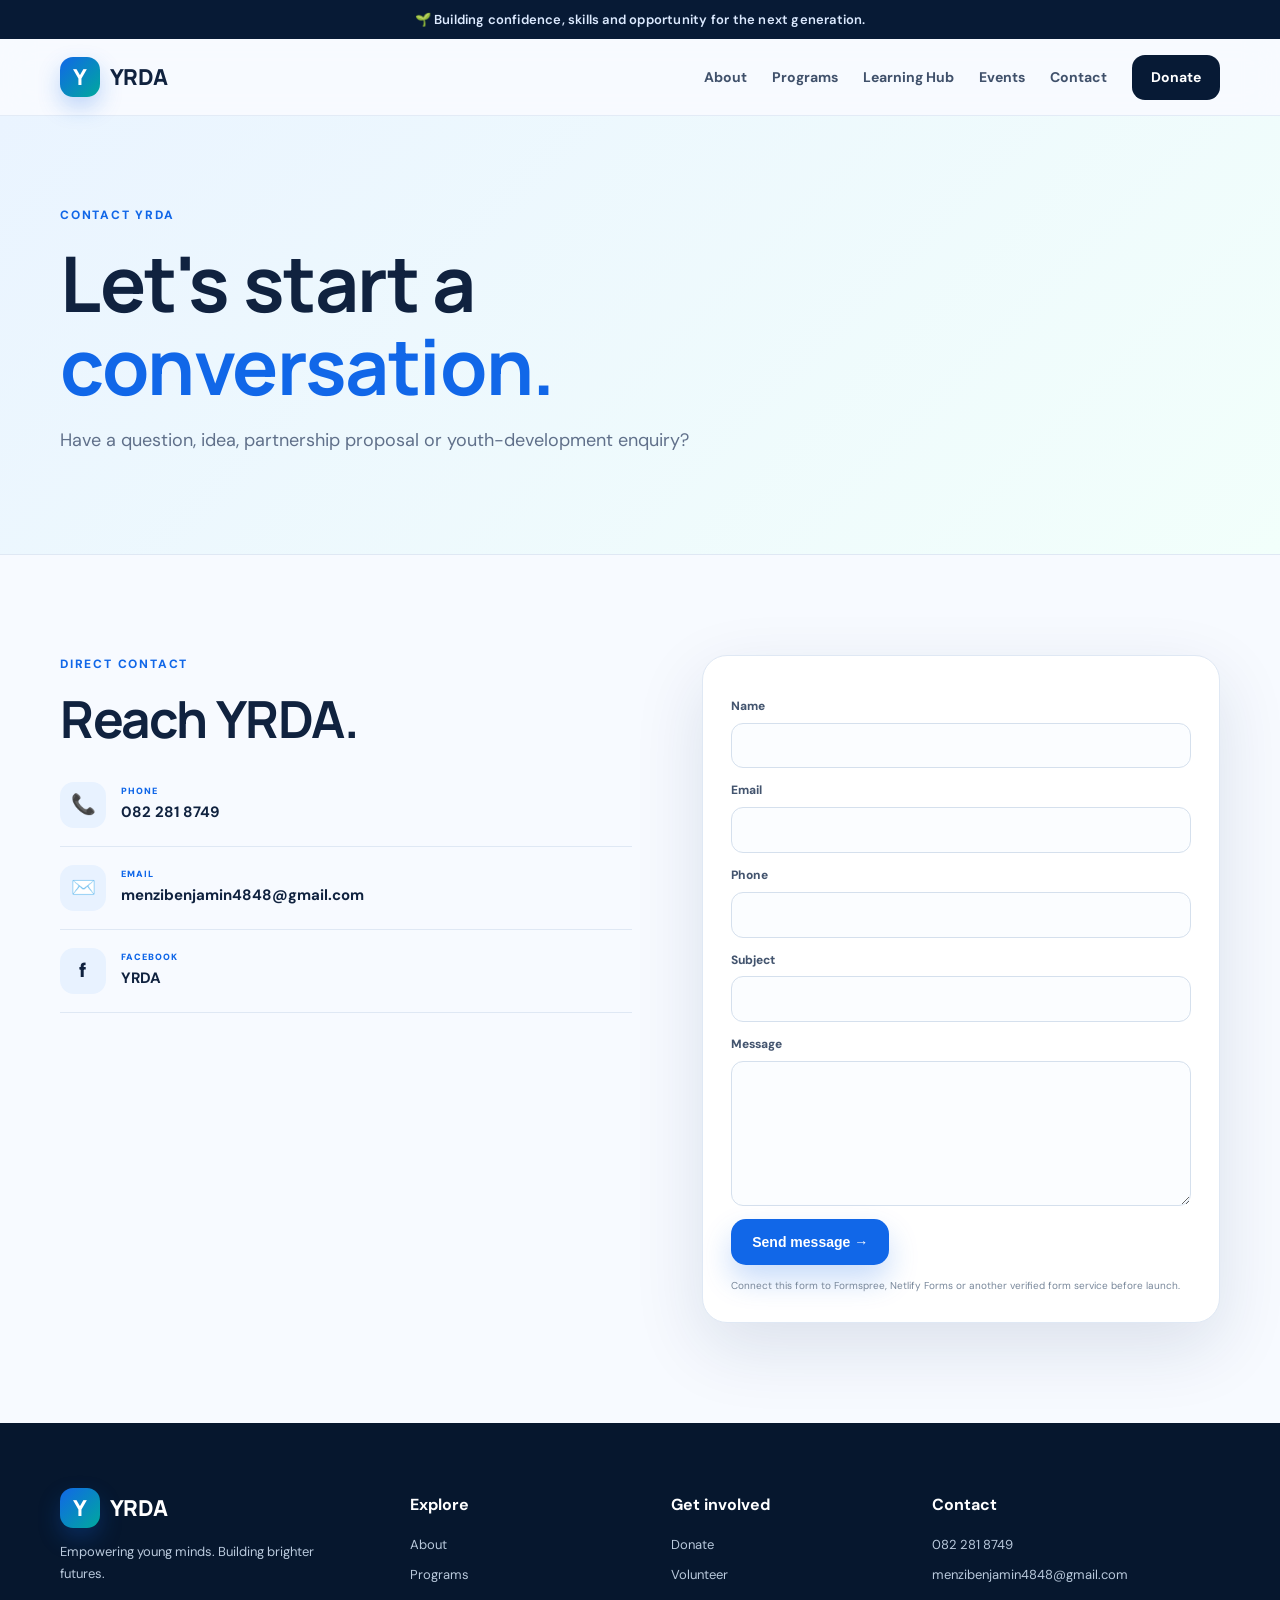
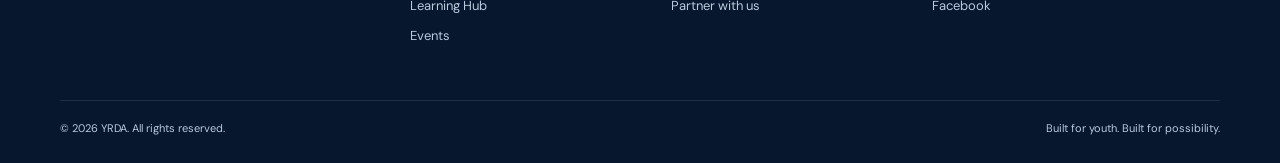
==== contact.html @ 2a2461c3 "Add files via upload" ====
<!DOCTYPE html><html lang="en"><head><meta charset="UTF-8"><meta name="viewport" content="width=device-width, initial-scale=1.0"><meta name="description" content="YRDA youth development organization."><title>Contact | YRDA</title><link rel="preconnect" href="https://fonts.googleapis.com"><link rel="preconnect" href="https://fonts.gstatic.com" crossorigin><link href="https://fonts.googleapis.com/css2?family=DM+Sans:wght@400;500;600;700&family=Manrope:wght@700;800&display=swap" rel="stylesheet"><link rel="stylesheet" href="style.css"></head><body><div class="announcement">🌱 Building confidence, skills and opportunity for the next generation.</div><header class="nav-wrap"><nav class="nav container"><a class="brand" href="index.html"><span class="brand-mark">Y</span><span>YRDA</span></a><button class="menu-btn" aria-label="Open navigation" aria-expanded="false">☰</button><div class="nav-links"><a href="about.html">About</a><a href="programs.html">Programs</a><a href="learning.html">Learning Hub</a><a href="events.html">Events</a><a href="contact.html">Contact</a><a class="nav-donate" href="donate.html">Donate</a></div></nav></header><main><section class="page-hero"><div class="container"><div class="eyebrow">Contact YRDA</div><h1>Let's start a <em>conversation.</em></h1><p>Have a question, idea, partnership proposal or youth-development enquiry?</p></div></section>
<section class="section"><div class="container contact-grid"><div class="contact-info"><div class="eyebrow">Direct contact</div><h2>Reach YRDA.</h2><a class="contact-item" href="tel:+27822818749"><span>📞</span><div><small>PHONE</small><b>082 281 8749</b></div></a><a class="contact-item" href="mailto:menzibenjamin4848@gmail.com"><span>✉️</span><div><small>EMAIL</small><b>menzibenjamin4848@gmail.com</b></div></a><a class="contact-item" target="_blank" rel="noopener" href="https://www.facebook.com/profile.php?id=100063714684003"><span>f</span><div><small>FACEBOOK</small><b>YRDA</b></div></a></div><form class="form-card" onsubmit="event.preventDefault(); alert('Thank you. Your message is ready for YRDA to connect to a live form/email service.');"><label>Name<input required></label><label>Email<input type="email" required></label><label>Phone<input></label><label>Subject<input></label><label>Message<textarea rows="6" required></textarea></label><button class="btn btn-primary">Send message →</button><small>Connect this form to Formspree, Netlify Forms or another verified form service before launch.</small></form></div></section></main><footer><div class="container footer-grid"><div><a class="brand footer-brand" href="index.html"><span class="brand-mark">Y</span><span>YRDA</span></a><p>Empowering young minds. Building brighter futures.</p></div><div><h4>Explore</h4><a href="about.html">About</a><a href="programs.html">Programs</a><a href="learning.html">Learning Hub</a><a href="events.html">Events</a></div><div><h4>Get involved</h4><a href="donate.html">Donate</a><a href="volunteer.html">Volunteer</a><a href="partner.html">Partner with us</a></div><div><h4>Contact</h4><a href="tel:+27822818749">082 281 8749</a><a href="mailto:menzibenjamin4848@gmail.com">menzibenjamin4848@gmail.com</a><a href="https://www.facebook.com/profile.php?id=100063714684003" target="_blank" rel="noopener">Facebook</a></div></div><div class="container footer-bottom"><span>© <span id="year"></span> YRDA. All rights reserved.</span><span>Built for youth. Built for possibility.</span></div></footer><script src="script.js"></script><script>
document.addEventListener("DOMContentLoaded",()=>{const filters=document.querySelectorAll(".filter"), cards=document.querySelectorAll(".lesson"), search=document.getElementById("courseSearch");function apply(){const active=document.querySelector(".filter.active")?.dataset.filter||"all", q=(search?.value||"").toLowerCase();cards.forEach(c=>{const okCat=active==="all"||c.dataset.cat===active;const okText=c.dataset.title.includes(q);c.style.display=okCat&&okText?"grid":"none"})}filters.forEach(f=>f.addEventListener("click",()=>{filters.forEach(x=>x.classList.remove("active"));f.classList.add("active");apply()}));search?.addEventListener("input",apply)});
</script></body></html>
---- style.css ----
:root{
  --navy:#071a35;--blue:#1167e8;--teal:#00a99d;--yellow:#ffd34e;--coral:#ff6d59;
  --ink:#10223f;--muted:#60708a;--paper:#f7faff;--white:#fff;--line:#dfe8f4;
  --shadow:0 24px 70px rgba(14,45,90,.12);--radius:26px
}
*{box-sizing:border-box}html{scroll-behavior:smooth}body{margin:0;font-family:"DM Sans",sans-serif;color:var(--ink);background:var(--paper);line-height:1.65}
img{max-width:100%;display:block}a{color:inherit;text-decoration:none}.container{width:min(1160px,92%);margin:auto}
.announcement{background:var(--navy);color:#dceaff;text-align:center;padding:9px 15px;font-size:13px;font-weight:600;letter-spacing:.2px}
.nav-wrap{position:sticky;top:0;z-index:50;background:rgba(247,250,255,.88);backdrop-filter:blur(16px);border-bottom:1px solid rgba(223,232,244,.8)}
.nav{height:76px;display:flex;align-items:center;justify-content:space-between}.brand{display:flex;align-items:center;gap:10px;font-family:Manrope;font-weight:800;font-size:22px;letter-spacing:-.7px}.brand-mark{width:40px;height:40px;display:grid;place-items:center;border-radius:13px;background:linear-gradient(135deg,var(--blue),var(--teal));color:white;box-shadow:0 10px 22px rgba(17,103,232,.25)}
.nav-links{display:flex;align-items:center;gap:25px;font-size:14px;font-weight:700}.nav-links a:not(.nav-donate){color:#40516b}.nav-links a:hover{color:var(--blue)}.nav-donate{padding:11px 19px;border-radius:13px;background:var(--navy);color:#fff!important}.menu-btn{display:none;border:0;background:none;font-size:27px}
.hero{position:relative;overflow:hidden;min-height:690px;padding:90px 0 60px;background:linear-gradient(145deg,#f8fbff 0%,#eef7ff 60%,#f1fffb 100%)}
.hero-grid{display:grid;grid-template-columns:1.03fr .97fr;align-items:center;gap:60px}.eyebrow{font-size:12px;text-transform:uppercase;letter-spacing:1.8px;color:var(--blue);font-weight:800;margin-bottom:16px}.eyebrow.light{color:#bdeaff}
.pulse{display:inline-block;width:8px;height:8px;border-radius:50%;background:var(--teal);box-shadow:0 0 0 6px rgba(0,169,157,.12);margin-right:8px}
h1,h2,h3{font-family:Manrope;line-height:1.08;margin:0 0 18px;letter-spacing:-1.4px}h1{font-size:clamp(48px,6vw,78px);max-width:720px}h1 em{font-style:normal;color:var(--blue)}h2{font-size:clamp(34px,4vw,52px)}h3{font-size:23px;letter-spacing:-.6px}
.hero-text{font-size:19px;max-width:650px;color:#52637d;margin:0 0 28px}.hero-actions{display:flex;gap:12px;flex-wrap:wrap}.btn{display:inline-flex;align-items:center;justify-content:center;gap:13px;padding:14px 20px;border-radius:15px;font-weight:800;font-size:14px;transition:.25s ease;border:1px solid transparent}.btn:hover{transform:translateY(-3px)}.btn-primary{background:var(--blue);color:#fff;box-shadow:0 15px 30px rgba(17,103,232,.23)}.btn-ghost{border-color:#cbd8e9;background:#fff}.btn-light{background:#fff;color:var(--navy)}.btn-yellow{background:var(--yellow);color:var(--navy)}.btn-outline-light{border-color:rgba(255,255,255,.35);color:#fff}
.hero-trust{display:flex;gap:10px;flex-wrap:wrap;margin-top:28px}.hero-trust span{padding:7px 11px;border-radius:999px;background:#fff;border:1px solid var(--line);font-size:11px;font-weight:800;color:#5d6e86}
.hero-visual{position:relative;min-height:510px}.hero-card{position:absolute;right:0;top:25px;width:min(480px,90%);height:470px;border-radius:34px;overflow:hidden;box-shadow:var(--shadow);transform:rotate(2deg);background:#fff}.hero-card img{width:100%;height:100%;object-fit:cover;filter:saturate(1.05)}.photo-label{position:absolute;left:22px;right:22px;bottom:22px;padding:17px 18px;border-radius:18px;background:rgba(7,26,53,.78);backdrop-filter:blur(10px);color:#fff;display:flex;justify-content:space-between;align-items:center}.photo-label span{color:#cde2ff;font-size:12px}.floating-card{position:absolute;background:#fff;padding:13px 15px;border-radius:18px;box-shadow:0 18px 40px rgba(17,48,90,.16);display:flex;gap:10px;align-items:center;z-index:3}.floating-card .icon{font-size:25px}.floating-card small{display:block;color:#718099;font-size:11px}.fc-one{left:-12px;top:90px}.fc-two{right:-15px;bottom:72px}.hero-orb{position:absolute;border-radius:50%;filter:blur(1px);opacity:.5}.orb-a{width:270px;height:270px;background:#d4f5ff;right:-90px;top:-100px}.orb-b{width:190px;height:190px;background:#dcffe9;left:-100px;bottom:-80px}.scroll-note{position:absolute;bottom:22px;left:50%;transform:translateX(-50%);font-size:9px;font-weight:900;letter-spacing:2px;color:#718099}.scroll-note span{font-size:15px;margin-left:8px}
.section{padding:100px 0}.intro{background:#fff}.split{display:grid;grid-template-columns:.95fr 1.05fr;gap:75px;align-items:center}.section-image{border-radius:30px;overflow:hidden;box-shadow:var(--shadow);transform:rotate(-1.5deg)}.section-image img{width:100%;height:460px;object-fit:cover}.section-copy p{color:var(--muted);font-size:16px}.text-link{font-weight:900;color:var(--blue);display:inline-flex;gap:10px;margin-top:12px}
.programs-section{background:#f2f7fd}.section-heading{display:flex;align-items:end;justify-content:space-between;gap:30px;margin-bottom:35px}.program-grid{display:grid;grid-template-columns:repeat(4,1fr);gap:17px}.program-card{background:#fff;border:1px solid var(--line);padding:26px;border-radius:23px;min-height:280px;transition:.25s;box-shadow:0 8px 25px rgba(20,60,100,.04)}.program-card:hover{transform:translateY(-7px);box-shadow:var(--shadow)}.program-card.accent{background:linear-gradient(145deg,#0d65e5,#00a99d);color:#fff;border:0}.program-card.accent p,.program-card.accent a{color:#e7ffff}.program-icon{font-size:34px;margin-bottom:45px}.program-card p{color:var(--muted);font-size:14px}.program-card a{font-size:13px;font-weight:900;color:var(--blue)}
.mindset{background:var(--navy);color:#fff}.mindset-box{border-radius:32px;background:linear-gradient(135deg,#0b2a55,#073f58);padding:55px;display:grid;grid-template-columns:1fr 1fr;gap:70px;align-items:center;overflow:hidden;position:relative}.mindset-box p{color:#b9cce5;max-width:520px}.mindset-art{height:300px;position:relative;display:grid;place-items:center}.big-y{font-family:Manrope;font-size:260px;line-height:1;color:#0d3a68;text-shadow:0 0 80px rgba(0,169,157,.2)}.tag{position:absolute;background:#fff;color:var(--navy);font-size:12px;font-weight:900;padding:9px 14px;border-radius:999px;box-shadow:0 12px 28px rgba(0,0,0,.15)}.tag-1{top:35px;left:10%}.tag-2{top:110px;right:3%;background:var(--yellow)}.tag-3{bottom:35px;left:7%;background:#8cf2dc}.tag-4{bottom:15px;right:18%;background:#ff9f8e}
.learning-preview{background:#fff}.course-grid{display:grid;grid-template-columns:repeat(3,1fr);gap:18px}.course-card{padding:24px;border:1px solid var(--line);border-radius:22px;background:#f9fbff;display:grid;grid-template-columns:auto 1fr;gap:18px;align-items:start}.course-icon{font-size:30px}.course-card small{font-weight:900;letter-spacing:1.2px;color:var(--blue);font-size:10px}.course-card h3{font-size:19px;margin:5px 0 8px}.course-card p{font-size:13px;color:var(--muted);margin:0}.progress{grid-column:1/-1;height:6px;background:#dfe9f4;border-radius:99px;overflow:hidden}.progress span{height:100%;display:block;background:linear-gradient(90deg,var(--blue),var(--teal));border-radius:99px}
.cta-section{padding-top:0;background:#fff}.cta{background:linear-gradient(110deg,#0b5dd9,#00a99d);color:#fff;border-radius:30px;padding:48px 55px;display:flex;align-items:center;justify-content:space-between;gap:30px}.cta h2{max-width:680px;margin:0}.cta-actions{display:flex;gap:10px;flex-wrap:wrap}
footer{background:#06172e;color:#b9c9dc;padding:65px 0 25px}.footer-grid{display:grid;grid-template-columns:1.4fr 1fr 1fr 1.3fr;gap:40px}.footer-brand{color:#fff}.footer-grid p{max-width:260px;font-size:13px}.footer-grid h4{color:#fff;margin:4px 0 15px}.footer-grid>div>a:not(.brand){display:block;font-size:13px;margin:9px 0}.footer-grid a:hover{color:#fff}.footer-bottom{border-top:1px solid rgba(255,255,255,.1);margin-top:45px;padding-top:18px;display:flex;justify-content:space-between;font-size:11px}
.reveal{opacity:0;transform:translateY(20px);transition:opacity .7s ease,transform .7s ease}.reveal.visible{opacity:1;transform:none}
@media(max-width:900px){.nav-links{display:none;position:absolute;top:76px;left:0;right:0;background:#fff;padding:20px;box-shadow:0 18px 30px rgba(0,0,0,.08);flex-direction:column;align-items:stretch}.nav-links.open{display:flex}.menu-btn{display:block}.hero{padding-top:55px}.hero-grid,.split,.mindset-box{grid-template-columns:1fr}.hero-visual{min-height:470px}.program-grid{grid-template-columns:repeat(2,1fr)}.mindset-art{height:250px}.course-grid{grid-template-columns:1fr}.cta{flex-direction:column;align-items:flex-start}.footer-grid{grid-template-columns:repeat(2,1fr)}}
@media(max-width:600px){h1{font-size:45px}.section{padding:70px 0}.hero{min-height:auto;padding-bottom:75px}.hero-visual{min-height:390px}.hero-card{height:360px}.fc-one{left:-8px;top:35px}.fc-two{right:-5px;bottom:20px}.section-heading{display:block}.section-heading .text-link{margin-top:5px}.program-grid{grid-template-columns:1fr}.program-card{min-height:0}.mindset-box{padding:32px}.big-y{font-size:190px}.footer-grid{grid-template-columns:1fr}.footer-bottom{display:block}.footer-bottom span{display:block;margin:7px 0}}

.page-hero{padding:90px 0 80px;background:linear-gradient(135deg,#eaf4ff,#f2fffb);border-bottom:1px solid var(--line)}.page-hero h1{max-width:850px}.page-hero h1 em{color:var(--blue);font-style:normal}.page-hero p{max-width:720px;color:var(--muted);font-size:18px}.program-list{display:grid;gap:28px}.feature-row{display:grid;grid-template-columns:220px 1fr;gap:55px;align-items:center;background:#fff;border:1px solid var(--line);padding:45px;border-radius:28px;box-shadow:0 10px 35px rgba(20,60,100,.04)}.feature-row.reverse{background:#f1f7ff}.feature-icon{width:180px;height:180px;border-radius:45px;display:grid;place-items:center;background:linear-gradient(135deg,#dcecff,#d8fff6);font-size:70px}.feature-row p{color:var(--muted);max-width:650px}.hub-hero{background:linear-gradient(125deg,#071a35,#0b4f73);color:#fff}.hub-hero .eyebrow{color:#7be7d6}.hub-hero p{color:#c4d6eb}.search-box{display:flex;max-width:700px;background:#fff;border-radius:17px;padding:5px 16px;margin-top:28px;box-shadow:0 18px 45px rgba(0,0,0,.18)}.search-box span{color:#6c7c92;font-size:26px}.search-box input{width:100%;border:0;outline:0;padding:13px;font:inherit}.category-row{display:flex;gap:9px;flex-wrap:wrap;margin-bottom:28px}.filter{border:1px solid var(--line);background:#fff;padding:9px 14px;border-radius:999px;font-weight:800;font-size:12px;color:#54667f;cursor:pointer}.filter.active{background:var(--blue);color:#fff;border-color:var(--blue)}.learning-grid{display:grid;grid-template-columns:repeat(4,1fr);gap:16px}.lesson{display:grid;align-content:start;gap:8px;background:#fff;border:1px solid var(--line);border-radius:22px;padding:22px;min-height:250px;box-shadow:0 8px 25px rgba(20,60,100,.04)}.lesson>span{font-size:32px}.lesson small{font-weight:900;color:var(--blue);letter-spacing:1px;font-size:9px;margin-top:14px}.lesson h3{font-size:19px;margin:0}.lesson p{font-size:13px;color:var(--muted);margin:0}.lesson-btn{border:0;background:none;color:var(--blue);font-weight:900;text-align:left;padding:8px 0;cursor:pointer}.donate-grid,.contact-grid,.partner-grid,.form-layout{display:grid;grid-template-columns:1.05fr .95fr;gap:70px;align-items:start}.donate-hero{background:linear-gradient(135deg,#e8fff7,#eaf3ff)}.support-cards{display:grid;grid-template-columns:1fr 1fr;gap:12px;margin-top:25px}.support-cards>div{padding:20px;border-radius:18px;background:#f4f8fd;border:1px solid var(--line)}.support-cards b{display:block}.support-cards span{display:block;color:var(--muted);font-size:12px;margin-top:5px}.form-card{background:#fff;border:1px solid var(--line);border-radius:25px;padding:28px;box-shadow:var(--shadow)}.form-card h3{margin-bottom:20px}.form-card label{display:block;font-size:12px;font-weight:800;margin:13px 0;color:#43546e}.form-card input,.form-card select,.form-card textarea{display:block;width:100%;margin-top:6px;padding:12px 13px;border:1px solid #d5e0ed;border-radius:12px;font:inherit;outline:none;background:#fbfdff}.form-card input:focus,.form-card select:focus,.form-card textarea:focus{border-color:var(--blue);box-shadow:0 0 0 4px rgba(17,103,232,.08)}.form-card small{display:block;color:#78879a;font-size:10px;margin-top:13px}.contact-strip{display:flex;justify-content:space-between;align-items:center;gap:25px}.contact-strip>div:last-child{display:flex;gap:10px}.partner-item{display:flex;gap:14px;align-items:center;padding:17px 0;border-bottom:1px solid var(--line)}.partner-item>span{display:block}.partner-item small{display:block;color:var(--muted);font-size:12px}.empty-event{background:#fff;border:1px solid var(--line);border-radius:30px;padding:60px;display:flex;gap:35px;align-items:center}.event-icon{width:100px;height:100px;border-radius:28px;background:#e7f1ff;display:grid;place-items:center;font-size:45px}.contact-item{display:flex;gap:15px;align-items:center;padding:18px 0;border-bottom:1px solid var(--line)}.contact-item>span{width:46px;height:46px;border-radius:14px;background:#e8f2ff;display:grid;place-items:center;font-size:20px;font-weight:900}.contact-item small{display:block;color:var(--blue);font-size:9px;font-weight:900;letter-spacing:1px}.contact-item b{font-size:15px}
@media(max-width:900px){.feature-row,.donate-grid,.contact-grid,.partner-grid,.form-layout{grid-template-columns:1fr}.feature-icon{width:110px;height:110px;font-size:45px}.learning-grid{grid-template-columns:repeat(2,1fr)}.contact-strip{display:block}.contact-strip>div:last-child{margin-top:20px}.empty-event{padding:35px;align-items:flex-start}}
@media(max-width:600px){.feature-row{padding:28px;gap:25px}.support-cards{grid-template-columns:1fr}.learning-grid{grid-template-columns:1fr}.empty-event{display:block}.event-icon{margin-bottom:25px}.page-hero{padding:65px 0 55px}}
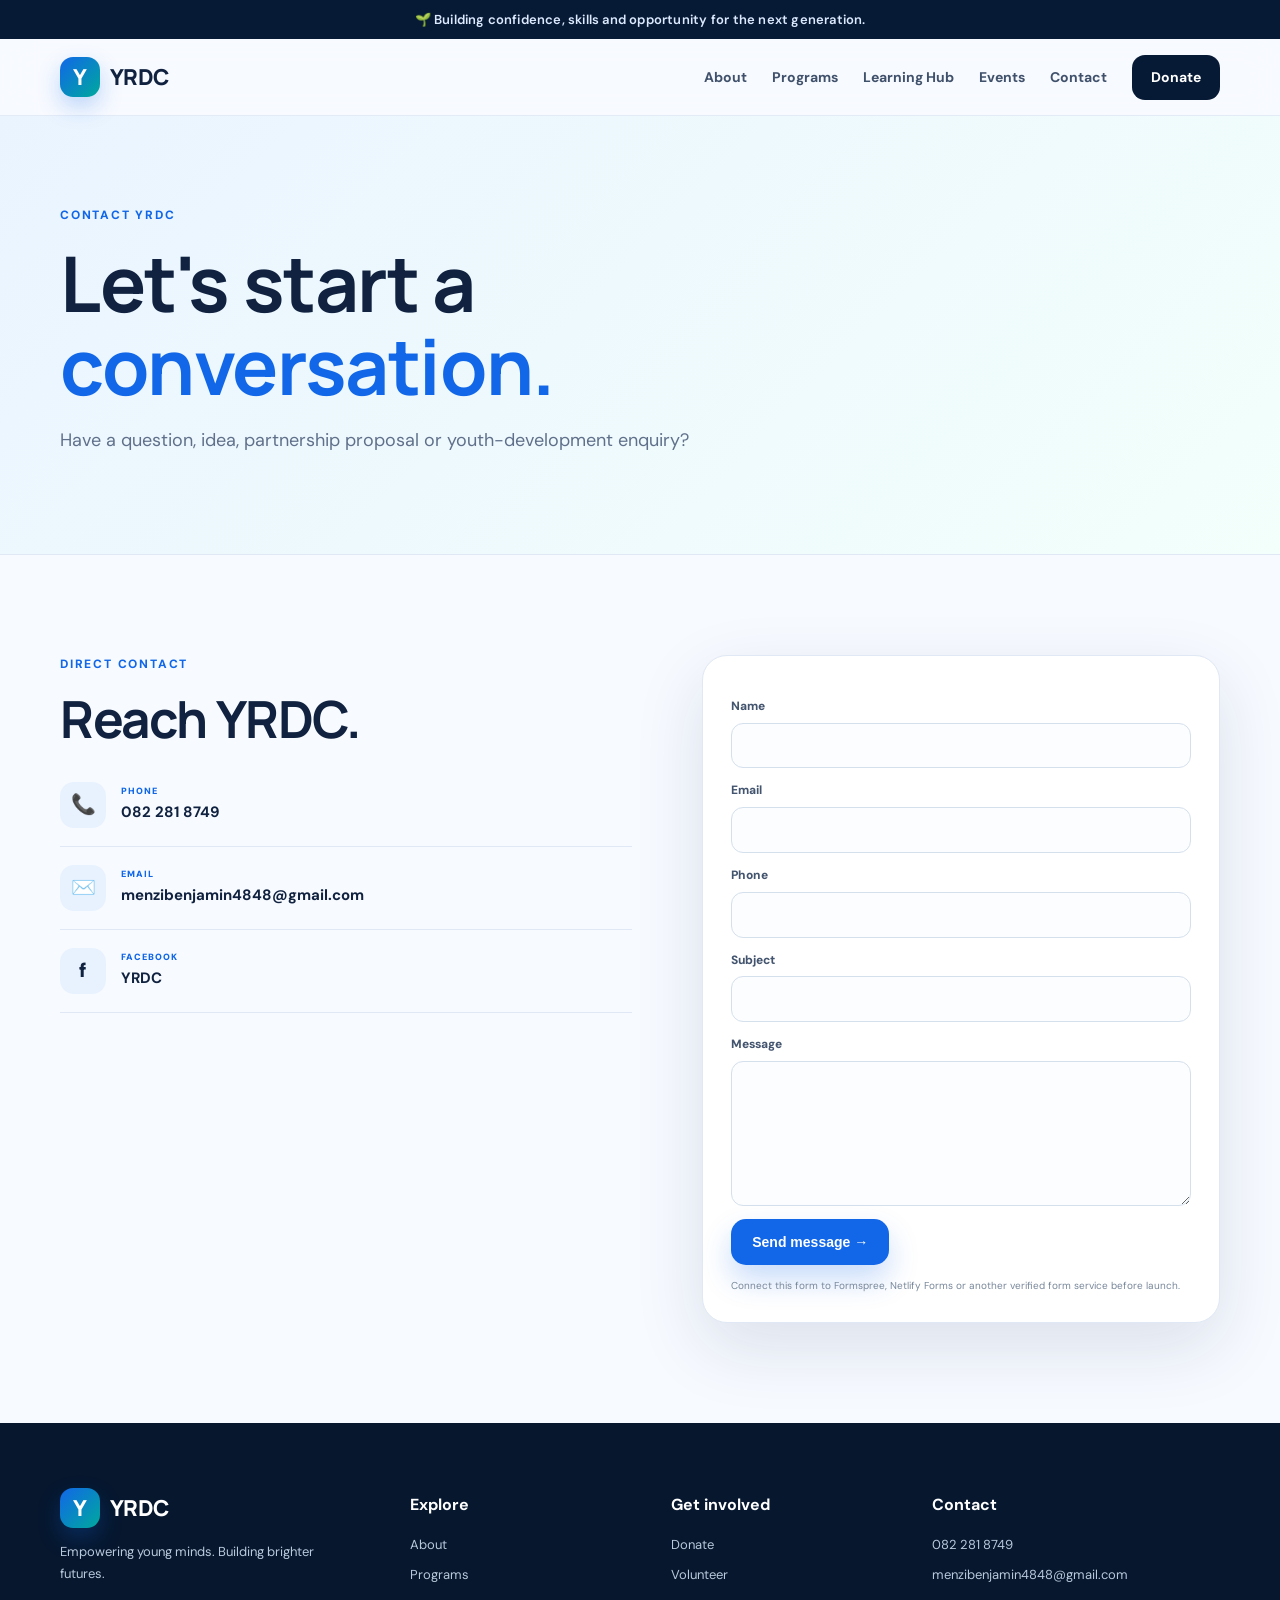
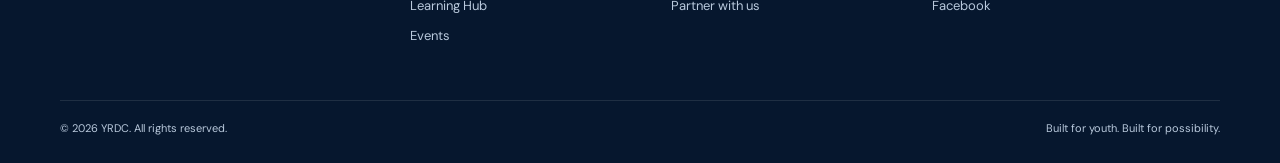
==== commit 845ad4db: "Add files via upload" ====
--- a/contact.html
+++ b/contact.html
@@ -1,4 +1,4 @@
-<!DOCTYPE html><html lang="en"><head><meta charset="UTF-8"><meta name="viewport" content="width=device-width, initial-scale=1.0"><meta name="description" content="YRDA youth development organization."><title>Contact | YRDA</title><link rel="preconnect" href="https://fonts.googleapis.com"><link rel="preconnect" href="https://fonts.gstatic.com" crossorigin><link href="https://fonts.googleapis.com/css2?family=DM+Sans:wght@400;500;600;700&family=Manrope:wght@700;800&display=swap" rel="stylesheet"><link rel="stylesheet" href="style.css"></head><body><div class="announcement">🌱 Building confidence, skills and opportunity for the next generation.</div><header class="nav-wrap"><nav class="nav container"><a class="brand" href="index.html"><span class="brand-mark">Y</span><span>YRDA</span></a><button class="menu-btn" aria-label="Open navigation" aria-expanded="false">☰</button><div class="nav-links"><a href="about.html">About</a><a href="programs.html">Programs</a><a href="learning.html">Learning Hub</a><a href="events.html">Events</a><a href="contact.html">Contact</a><a class="nav-donate" href="donate.html">Donate</a></div></nav></header><main><section class="page-hero"><div class="container"><div class="eyebrow">Contact YRDA</div><h1>Let's start a <em>conversation.</em></h1><p>Have a question, idea, partnership proposal or youth-development enquiry?</p></div></section>
-<section class="section"><div class="container contact-grid"><div class="contact-info"><div class="eyebrow">Direct contact</div><h2>Reach YRDA.</h2><a class="contact-item" href="tel:+27822818749"><span>📞</span><div><small>PHONE</small><b>082 281 8749</b></div></a><a class="contact-item" href="mailto:menzibenjamin4848@gmail.com"><span>✉️</span><div><small>EMAIL</small><b>menzibenjamin4848@gmail.com</b></div></a><a class="contact-item" target="_blank" rel="noopener" href="https://www.facebook.com/profile.php?id=100063714684003"><span>f</span><div><small>FACEBOOK</small><b>YRDA</b></div></a></div><form class="form-card" onsubmit="event.preventDefault(); alert('Thank you. Your message is ready for YRDA to connect to a live form/email service.');"><label>Name<input required></label><label>Email<input type="email" required></label><label>Phone<input></label><label>Subject<input></label><label>Message<textarea rows="6" required></textarea></label><button class="btn btn-primary">Send message →</button><small>Connect this form to Formspree, Netlify Forms or another verified form service before launch.</small></form></div></section></main><footer><div class="container footer-grid"><div><a class="brand footer-brand" href="index.html"><span class="brand-mark">Y</span><span>YRDA</span></a><p>Empowering young minds. Building brighter futures.</p></div><div><h4>Explore</h4><a href="about.html">About</a><a href="programs.html">Programs</a><a href="learning.html">Learning Hub</a><a href="events.html">Events</a></div><div><h4>Get involved</h4><a href="donate.html">Donate</a><a href="volunteer.html">Volunteer</a><a href="partner.html">Partner with us</a></div><div><h4>Contact</h4><a href="tel:+27822818749">082 281 8749</a><a href="mailto:menzibenjamin4848@gmail.com">menzibenjamin4848@gmail.com</a><a href="https://www.facebook.com/profile.php?id=100063714684003" target="_blank" rel="noopener">Facebook</a></div></div><div class="container footer-bottom"><span>© <span id="year"></span> YRDA. All rights reserved.</span><span>Built for youth. Built for possibility.</span></div></footer><script src="script.js"></script><script>
+<!DOCTYPE html><html lang="en"><head><meta charset="UTF-8"><meta name="viewport" content="width=device-width, initial-scale=1.0"><meta name="description" content="YRDC youth development organization."><title>Contact | YRDC</title><link rel="preconnect" href="https://fonts.googleapis.com"><link rel="preconnect" href="https://fonts.gstatic.com" crossorigin><link href="https://fonts.googleapis.com/css2?family=DM+Sans:wght@400;500;600;700&family=Manrope:wght@700;800&display=swap" rel="stylesheet"><link rel="stylesheet" href="style.css"></head><body><div class="announcement">🌱 Building confidence, skills and opportunity for the next generation.</div><header class="nav-wrap"><nav class="nav container"><a class="brand" href="index.html"><span class="brand-mark">Y</span><span>YRDC</span></a><button class="menu-btn" aria-label="Open navigation" aria-expanded="false">☰</button><div class="nav-links"><a href="about.html">About</a><a href="programs.html">Programs</a><a href="learning.html">Learning Hub</a><a href="events.html">Events</a><a href="contact.html">Contact</a><a class="nav-donate" href="donate.html">Donate</a></div></nav></header><main><section class="page-hero"><div class="container"><div class="eyebrow">Contact YRDC</div><h1>Let's start a <em>conversation.</em></h1><p>Have a question, idea, partnership proposal or youth-development enquiry?</p></div></section>
+<section class="section"><div class="container contact-grid"><div class="contact-info"><div class="eyebrow">Direct contact</div><h2>Reach YRDC.</h2><a class="contact-item" href="tel:+27822818749"><span>📞</span><div><small>PHONE</small><b>082 281 8749</b></div></a><a class="contact-item" href="mailto:menzibenjamin4848@gmail.com"><span>✉️</span><div><small>EMAIL</small><b>menzibenjamin4848@gmail.com</b></div></a><a class="contact-item" target="_blank" rel="noopener" href="https://www.facebook.com/profile.php?id=100063714684003"><span>f</span><div><small>FACEBOOK</small><b>YRDC</b></div></a></div><form class="form-card" onsubmit="event.preventDefault(); alert('Thank you. Your message is ready for YRDC to connect to a live form/email service.');"><label>Name<input required></label><label>Email<input type="email" required></label><label>Phone<input></label><label>Subject<input></label><label>Message<textarea rows="6" required></textarea></label><button class="btn btn-primary">Send message →</button><small>Connect this form to Formspree, Netlify Forms or another verified form service before launch.</small></form></div></section></main><footer><div class="container footer-grid"><div><a class="brand footer-brand" href="index.html"><span class="brand-mark">Y</span><span>YRDC</span></a><p>Empowering young minds. Building brighter futures.</p></div><div><h4>Explore</h4><a href="about.html">About</a><a href="programs.html">Programs</a><a href="learning.html">Learning Hub</a><a href="events.html">Events</a></div><div><h4>Get involved</h4><a href="donate.html">Donate</a><a href="volunteer.html">Volunteer</a><a href="partner.html">Partner with us</a></div><div><h4>Contact</h4><a href="tel:+27822818749">082 281 8749</a><a href="mailto:menzibenjamin4848@gmail.com">menzibenjamin4848@gmail.com</a><a href="https://www.facebook.com/profile.php?id=100063714684003" target="_blank" rel="noopener">Facebook</a></div></div><div class="container footer-bottom"><span>© <span id="year"></span> YRDC. All rights reserved.</span><span>Built for youth. Built for possibility.</span></div></footer><script src="script.js"></script><script>
 document.addEventListener("DOMContentLoaded",()=>{const filters=document.querySelectorAll(".filter"), cards=document.querySelectorAll(".lesson"), search=document.getElementById("courseSearch");function apply(){const active=document.querySelector(".filter.active")?.dataset.filter||"all", q=(search?.value||"").toLowerCase();cards.forEach(c=>{const okCat=active==="all"||c.dataset.cat===active;const okText=c.dataset.title.includes(q);c.style.display=okCat&&okText?"grid":"none"})}filters.forEach(f=>f.addEventListener("click",()=>{filters.forEach(x=>x.classList.remove("active"));f.classList.add("active");apply()}));search?.addEventListener("input",apply)});
 </script></body></html>
